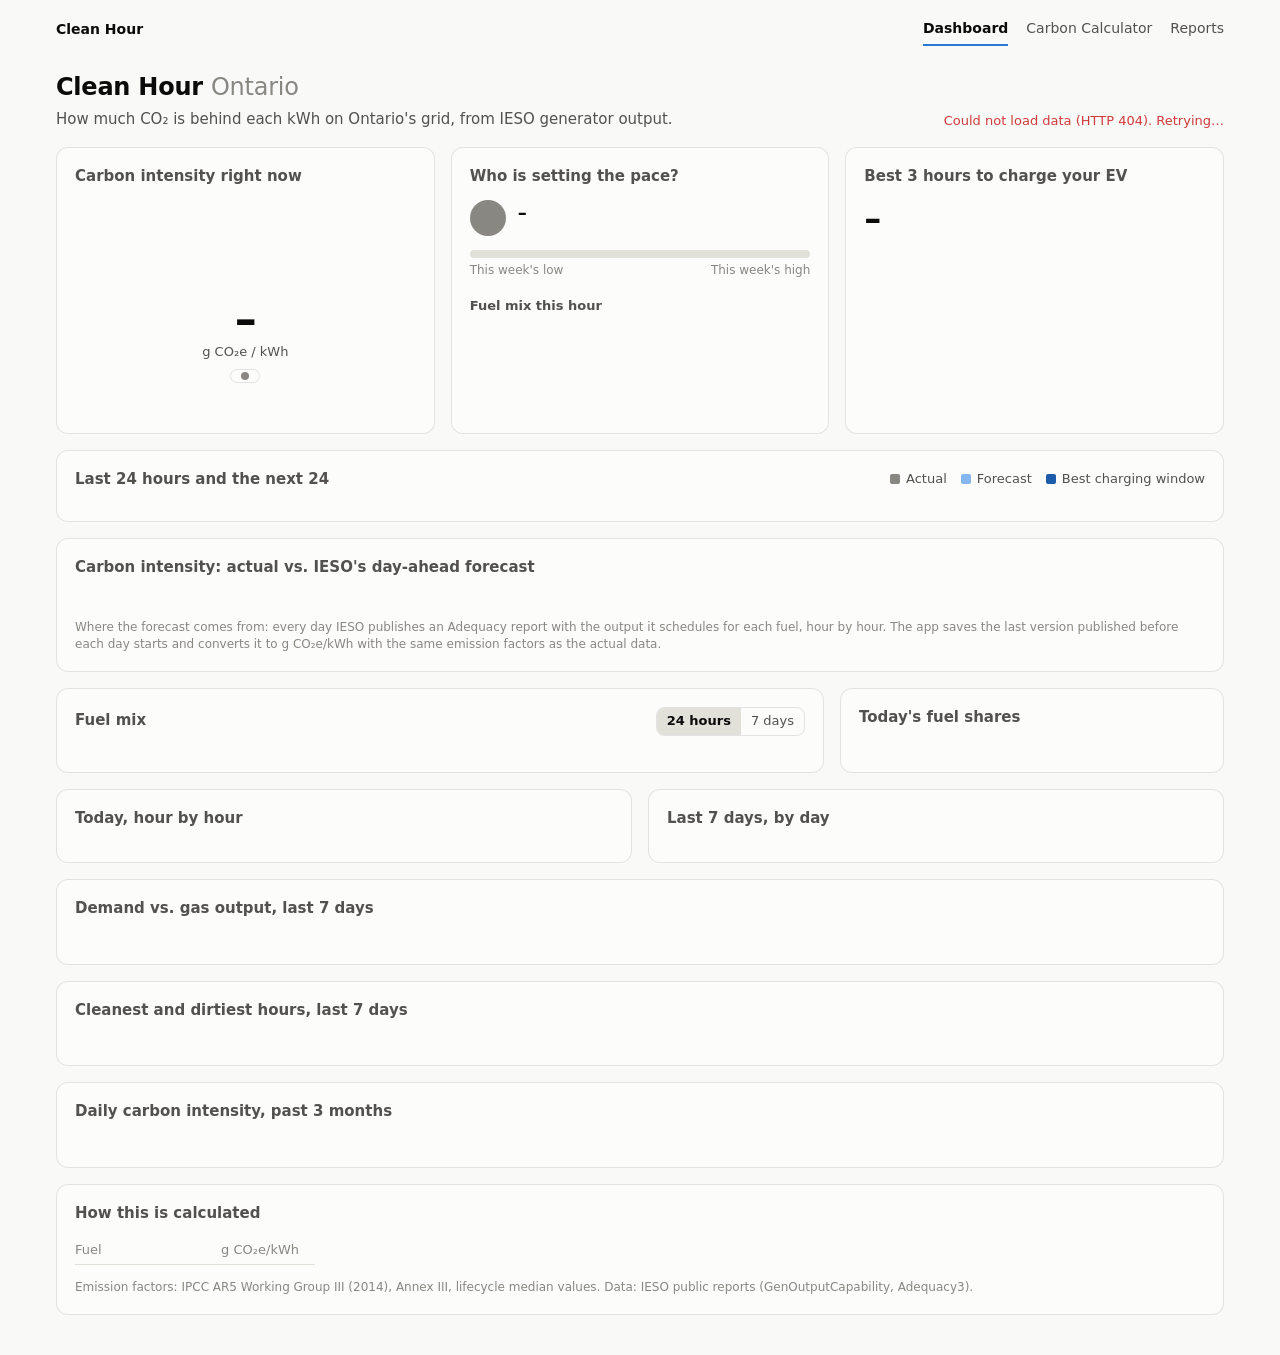
==== src/main/resources/static/index.html @ 9dab8dce "Initial commit" ====
<!doctype html>
<html lang="en">
<head>
<meta charset="utf-8">
<meta name="viewport" content="width=device-width, initial-scale=1">
<title>Clean Hour Ontario</title>
<meta name="description" content="Live carbon intensity of Ontario's electricity grid, built from IESO generator output.">
<link rel="stylesheet" href="app.css">
<link rel="stylesheet" href="pages.css">
</head>
<body>
<nav class="nav" aria-label="Main">
  <a class="brand" href="./">Clean Hour</a>
  <a href="./" aria-current="page">Dashboard</a>
  <a href="calculator.html">Carbon Calculator</a>
  <a href="reports.html">Reports</a>
</nav>
<header class="top">
  <div>
    <h1>Clean Hour <span class="muted">Ontario</span></h1>
    <p class="sub">How much CO₂ is behind each kWh on Ontario's grid, from IESO generator output.</p>
  </div>
  <div class="updated" id="updated">Loading IESO data…</div>
</header>

<main id="app" aria-busy="true">
  <section class="grid-top">
    <article class="card" id="gauge-card">
      <h2>Carbon intensity right now</h2>
      <div class="gauge-wrap">
        <svg id="gauge" viewBox="0 0 240 150" role="img" aria-label="Carbon intensity gauge"></svg>
        <div class="gauge-readout">
          <div class="hero" id="now-value">–</div>
          <div class="unit">g CO₂e / kWh</div>
          <div class="chip" id="now-band"></div>
        </div>
      </div>
      <dl class="stats" id="now-stats"></dl>
      <p class="hourlabel" id="now-hour"></p>
    </article>

    <article class="card" id="gas-card">
      <h2>Who is setting the pace?</h2>
      <div class="pace" id="pace">
        <div class="pace-icon" id="pace-icon" aria-hidden="true"></div>
        <div>
          <div class="pace-head" id="pace-head">–</div>
          <p class="pace-detail" id="pace-detail"></p>
        </div>
      </div>
      <div class="meter" aria-hidden="true">
        <div class="meter-track"><div class="meter-fill" id="pace-fill"></div></div>
        <div class="meter-scale"><span>This week's low</span><span>This week's high</span></div>
      </div>
      <h3>Fuel mix this hour</h3>
      <div class="mixbar" id="mixbar" role="img" aria-label="Fuel mix"></div>
      <ul class="legend" id="mixlegend"></ul>
    </article>

    <article class="card ev" id="ev-card">
      <h2>Best 3 hours to charge your EV</h2>
      <div class="ev-window" id="ev-window">–</div>
      <div class="ev-day" id="ev-day"></div>
      <div class="ev-compare" id="ev-compare"></div>
      <p class="basis" id="ev-basis"></p>
    </article>
  </section>

  <article class="card">
    <div class="card-head">
      <h2>Last 24 hours and the next 24</h2>
      <ul class="legend inline">
        <li><span class="sw sw-actual"></span>Actual</li>
        <li><span class="sw sw-forecast"></span>Forecast</li>
        <li><span class="sw sw-best"></span>Best charging window</li>
      </ul>
    </div>
    <div class="chart" id="timeline"></div>
  </article>

  <article class="card">
    <div class="card-head">
      <h2>Carbon intensity: actual vs. IESO's day-ahead forecast</h2>
      <ul class="legend inline" id="fva-legend"></ul>
    </div>
    <div class="chart" id="fva-chart"></div>
    <div class="kpis" id="fva-kpis"></div>
    <p class="basis">Where the forecast comes from: every day IESO publishes an Adequacy report with the output it schedules for each fuel, hour by hour. The app saves the last version published before each day starts and converts it to g CO₂e/kWh with the same emission factors as the actual data.</p>
  </article>

  <section class="grid-2-1">
    <article class="card">
      <div class="card-head">
        <h2>Fuel mix</h2>
        <div class="seg" role="group" aria-label="Fuel mix range">
          <button type="button" data-range="24h" aria-pressed="true">24 hours</button>
          <button type="button" data-range="7d" aria-pressed="false">7 days</button>
        </div>
      </div>
      <div class="chart" id="mix-chart"></div>
      <ul class="legend" id="mix-area-legend"></ul>
    </article>
    <article class="card">
      <h2 id="donut-title">Today's fuel shares</h2>
      <div class="donut" id="donut"></div>
      <ul class="legend" id="donut-legend"></ul>
    </article>
  </section>

  <section class="grid-2">
    <article class="card">
      <h2>Today, hour by hour</h2>
      <div class="chart" id="today-chart"></div>
      <p class="basis" id="today-summary"></p>
    </article>
    <article class="card">
      <h2>Last 7 days, by day</h2>
      <div class="chart" id="week-chart"></div>
      <p class="basis" id="week-summary"></p>
    </article>
  </section>

  <article class="card">
    <div class="card-head">
      <h2>Demand vs. gas output, last 7 days</h2>
      <ul class="legend inline" id="dg-legend"></ul>
    </div>
    <div class="chart" id="dg-chart"></div>
    <p class="basis" id="dg-summary"></p>
  </article>

  <article class="card">
    <div class="card-head">
      <h2>Cleanest and dirtiest hours, last 7 days</h2>
      <div class="ramp-legend" id="ramp-legend"></div>
    </div>
    <div class="heatmap-scroll"><div class="heatmap" id="heatmap" role="grid" aria-label="Hourly carbon intensity heatmap"></div></div>
    <p class="basis" id="heat-summary"></p>
  </article>

  <article class="card">
    <div class="card-head">
      <h2>Daily carbon intensity, past 3 months</h2>
      <div class="ramp-legend" id="cal-legend"></div>
    </div>
    <div class="calendar-scroll"><div class="calendar" id="calendar"></div></div>
    <p class="basis" id="cal-summary"></p>
  </article>

  <article class="card notes">
    <h2>How this is calculated</h2>
    <table class="factors" id="factors"><thead><tr><th>Fuel</th><th>g CO₂e/kWh</th></tr></thead><tbody></tbody></table>
    <ul id="notes"></ul>
    <p class="basis">Emission factors: IPCC AR5 Working Group III (2014), Annex III, lifecycle median values. Data: IESO public reports (GenOutputCapability, Adequacy3).</p>
  </article>
</main>

<div class="tooltip" id="tooltip" role="status" hidden></div>
<script src="charts.js"></script>
<script src="dashboard-extra.js"></script>
<script src="app.js"></script>
</body>
</html>
---- src/main/resources/static/app.css ----
:root {
  color-scheme: light;
  --page: #f9f9f7;
  --surface: #fcfcfb;
  --ink: #0b0b0b;
  --ink-2: #52514e;
  --muted: #898781;
  --grid: #e1e0d9;
  --axis: #c3c2b7;
  --border: rgba(11, 11, 11, 0.10);
  --good: #0ca30c;
  --warning: #fab219;
  --serious: #ec835a;
  --critical: #d03b3b;
  --good-text: #006300;
  --f-nuclear: #2a78d6;
  --f-gas: #eb6834;
  --f-hydro: #1baf7a;
  --f-wind: #eda100;
  --f-solar: #e87ba4;
  --f-biofuel: #008300;
  --f-other: #c3c2b7;
  --actual: #898781;
  --forecast: #86b6ef;
  --best: #1c5cab;
}
@media (prefers-color-scheme: dark) {
  :root:not([data-theme="light"]) {
    color-scheme: dark;
    --page: #0d0d0d;
    --surface: #1a1a19;
    --ink: #f0efec;
    --ink-2: #c3c2b7;
    --muted: #898781;
    --grid: #2c2c2a;
    --axis: #383835;
    --border: rgba(255, 255, 255, 0.10);
    --good-text: #0ca30c;
    --f-nuclear: #3987e5;
    --f-gas: #d95926;
    --f-hydro: #199e70;
    --f-wind: #c98500;
    --f-solar: #d55181;
    --f-biofuel: #008300;
    --f-other: #52514e;
    --actual: #898781;
    --forecast: #256abf;
    --best: #86b6ef;
  }
}
:root[data-theme="dark"] {
  color-scheme: dark;
  --page: #0d0d0d; --surface: #1a1a19; --ink: #f0efec; --ink-2: #c3c2b7; --muted: #898781;
  --grid: #2c2c2a; --axis: #383835; --border: rgba(255, 255, 255, 0.10); --good-text: #0ca30c;
  --f-nuclear: #3987e5; --f-gas: #d95926; --f-hydro: #199e70; --f-wind: #c98500; --f-solar: #d55181;
  --f-biofuel: #008300; --f-other: #52514e; --actual: #898781; --forecast: #256abf; --best: #86b6ef;
}

* { box-sizing: border-box; }
html, body { margin: 0; }
body {
  background: var(--page);
  color: var(--ink);
  font: 15px/1.45 system-ui, -apple-system, "Segoe UI", sans-serif;
}
h1, h2, h3 { margin: 0; font-weight: 600; }
h1 { font-size: 24px; letter-spacing: -0.01em; }
h2 { font-size: 15px; color: var(--ink-2); margin-bottom: 12px; }
h3 { font-size: 13px; color: var(--ink-2); margin: 18px 0 8px; }
.muted { color: var(--muted); font-weight: 500; }
.sub { margin: 4px 0 0; color: var(--ink-2); }

.top {
  max-width: 1200px; margin: 0 auto; padding: 24px 16px 8px;
  display: flex; gap: 16px; align-items: flex-end; justify-content: space-between; flex-wrap: wrap;
}
.updated { color: var(--muted); font-size: 13px; }
main { max-width: 1200px; margin: 0 auto; padding: 8px 16px 40px; display: grid; gap: 16px; }
.grid-top { display: grid; gap: 16px; grid-template-columns: repeat(auto-fit, minmax(300px, 1fr)); }

.card {
  background: var(--surface);
  border: 1px solid var(--border);
  border-radius: 12px;
  padding: 18px;
  min-width: 0;
}
.card-head { display: flex; justify-content: space-between; align-items: baseline; gap: 12px; flex-wrap: wrap; }

/* Gauge */
.gauge-wrap { position: relative; max-width: 300px; margin: 0 auto; }
#gauge { width: 100%; display: block; }
.gauge-readout { position: absolute; left: 0; right: 0; bottom: 0; text-align: center; }
.hero { font-size: 44px; font-weight: 650; line-height: 1; letter-spacing: -0.02em; }
.unit { color: var(--ink-2); font-size: 13px; margin-top: 2px; }
.chip {
  display: inline-flex; align-items: center; gap: 6px; margin-top: 8px;
  font-size: 13px; font-weight: 600; padding: 2px 10px; border-radius: 999px;
  border: 1px solid var(--border); color: var(--ink);
}
.chip::before { content: ""; width: 8px; height: 8px; border-radius: 50%; background: var(--chip, var(--muted)); }
.stats { display: grid; grid-template-columns: repeat(3, 1fr); gap: 8px; margin: 18px 0 0; text-align: center; }
.stats div { border-top: 1px solid var(--grid); padding-top: 8px; }
.stats dt { color: var(--muted); font-size: 12px; }
.stats dd { margin: 0; font-weight: 600; font-variant-numeric: tabular-nums; }
.hourlabel { color: var(--muted); font-size: 12px; text-align: center; margin: 10px 0 0; }

/* Gas pace */
.pace { display: flex; gap: 12px; align-items: flex-start; }
.pace-icon {
  flex: none; width: 36px; height: 36px; border-radius: 50%;
  display: grid; place-items: center; font-weight: 700; font-size: 18px; color: #fff;
  background: var(--muted);
}
.pace[data-level="setting"] .pace-icon { background: var(--critical); }
.pace[data-level="supporting"] .pace-icon { background: var(--warning); color: #0b0b0b; }
.pace[data-level="clean"] .pace-icon { background: var(--good); }
.pace-head { font-size: 18px; font-weight: 650; }
.pace-detail { margin: 4px 0 0; color: var(--ink-2); font-size: 14px; }
.meter { margin-top: 14px; }
.meter-track { height: 8px; border-radius: 4px; background: var(--grid); overflow: hidden; }
.meter-fill { height: 100%; width: 0; border-radius: 4px; background: var(--f-gas); transition: width .4s; }
.meter-scale { display: flex; justify-content: space-between; color: var(--muted); font-size: 12px; margin-top: 4px; }

.mixbar { display: flex; gap: 2px; height: 16px; }
.mixbar span { display: block; height: 100%; min-width: 2px; }
.mixbar span:first-child { border-radius: 4px 0 0 4px; }
.mixbar span:last-child { border-radius: 0 4px 4px 0; }
.legend { list-style: none; padding: 0; margin: 10px 0 0; display: flex; flex-wrap: wrap; gap: 6px 14px; font-size: 13px; color: var(--ink-2); }
.legend.inline { margin: 0 0 8px; }
.legend li { display: inline-flex; align-items: center; gap: 6px; }
.legend b { color: var(--ink); font-weight: 600; font-variant-numeric: tabular-nums; }
.sw { width: 10px; height: 10px; border-radius: 2px; display: inline-block; }
.sw-actual { background: var(--actual); }
.sw-forecast { background: var(--forecast); }
.sw-best { background: var(--best); }

/* EV window */
.ev-window { font-size: 34px; font-weight: 650; letter-spacing: -0.02em; line-height: 1.1; }
.ev-day { color: var(--ink-2); margin-top: 4px; }
.ev-compare { margin-top: 18px; display: grid; gap: 10px; }
.ev-row { display: grid; grid-template-columns: 92px 1fr auto; gap: 10px; align-items: center; font-size: 13px; color: var(--ink-2); }
.ev-row .bar { height: 10px; border-radius: 0 4px 4px 0; background: var(--actual); }
.ev-row .bar.best { background: var(--best); }
.ev-row b { color: var(--ink); font-variant-numeric: tabular-nums; }
.ev-save { font-size: 14px; color: var(--ink); margin-top: 4px; }
.ev-save strong { color: var(--good-text); }
.basis { color: var(--muted); font-size: 12px; margin: 14px 0 0; }

/* Timeline chart */
.chart { position: relative; width: 100%; }
.chart svg { display: block; width: 100%; height: 240px; overflow: visible; }
.chart text { fill: var(--muted); font-size: 11px; font-variant-numeric: tabular-nums; }
.chart .gridline { stroke: var(--grid); stroke-width: 1; }
.chart .baseline { stroke: var(--axis); stroke-width: 1; }
.chart .nowline { stroke: var(--ink-2); stroke-width: 1; stroke-dasharray: 3 3; }
.chart .nowlabel { fill: var(--ink-2); }
.chart .bestlabel { fill: var(--ink); font-weight: 600; }
.chart .hit { fill: transparent; cursor: crosshair; }
.chart .hit:hover + .bar, .chart .bar.hover { opacity: .75; }

/* Heatmap */
.heatmap-scroll { overflow-x: auto; }
.heatmap { display: grid; grid-template-columns: 74px repeat(24, minmax(18px, 1fr)); gap: 2px; min-width: 560px; font-size: 11px; }
.heatmap .rowlabel { color: var(--ink-2); font-size: 12px; align-self: center; white-space: nowrap; }
.heatmap .collabel { color: var(--muted); text-align: center; font-variant-numeric: tabular-nums; }
.heatmap .cell { height: 26px; border-radius: 3px; position: relative; }
.heatmap .cell.empty { background: transparent; outline: 1px dashed var(--grid); outline-offset: -1px; }
.heatmap .cell.min::after, .heatmap .cell.max::after {
  position: absolute; inset: 0; display: grid; place-items: center; font-size: 10px; font-weight: 700;
}
.heatmap .cell.min::after { content: "▼"; color: #0b0b0b; }
.heatmap .cell.max::after { content: "▲"; color: #fff; }
.heatmap .cell:hover { outline: 2px solid var(--ink); outline-offset: -1px; }
.ramp-legend { display: flex; align-items: center; gap: 8px; font-size: 12px; color: var(--muted); }
.ramp-legend .ramp { width: 140px; height: 8px; border-radius: 4px; }

/* Notes */
.notes ul { margin: 12px 0 0; padding-left: 18px; color: var(--ink-2); font-size: 13px; }
.factors { border-collapse: collapse; font-size: 13px; min-width: 240px; }
.factors th, .factors td { text-align: left; padding: 4px 16px 4px 0; border-bottom: 1px solid var(--grid); }
.factors th { color: var(--muted); font-weight: 500; }
.factors td:last-child, .factors th:last-child { text-align: right; font-variant-numeric: tabular-nums; }

.tooltip {
  position: fixed; z-index: 10; pointer-events: none;
  background: var(--surface); color: var(--ink);
  border: 1px solid var(--border); border-radius: 8px; padding: 8px 10px;
  font-size: 12px; box-shadow: 0 4px 14px rgba(0,0,0,.12); max-width: 240px;
}
.tooltip .tt-v { font-size: 16px; font-weight: 650; }
.tooltip .tt-s { color: var(--ink-2); }
.error { color: var(--critical); }

@media (max-width: 520px) {
  .hero { font-size: 38px; }
  .ev-window { font-size: 28px; }
  .chart svg { height: 200px; }
}
---- src/main/resources/static/pages.css ----
/* Round 2: navigation, extra charts, forms, tables, calculator and reports. Uses the tokens in app.css. */
.nav {
  max-width: 1200px; margin: 0 auto; padding: 12px 16px 0;
  display: flex; gap: 4px 18px; align-items: center; flex-wrap: wrap; font-size: 14px;
}
.nav a { color: var(--ink-2); text-decoration: none; padding: 6px 0; border-bottom: 2px solid transparent; }
.nav a:hover { color: var(--ink); }
.nav a[aria-current="page"] { color: var(--ink); border-bottom-color: var(--f-nuclear); font-weight: 600; }
.nav .brand { color: var(--ink); font-weight: 700; margin-right: auto; border: 0; }
main a { color: var(--f-nuclear); }

.grid-2 { display: grid; gap: 16px; grid-template-columns: repeat(auto-fit, minmax(340px, 1fr)); }
.grid-2-1 { display: grid; gap: 16px; grid-template-columns: 2fr 1fr; }
@media (max-width: 860px) { .grid-2-1 { grid-template-columns: 1fr; } }
@media (max-width: 400px) { .grid-2 { grid-template-columns: 1fr; } }

.kpis { display: grid; grid-template-columns: repeat(auto-fit, minmax(140px, 1fr)); gap: 8px; margin: 14px 0 0; }
.kpis div { border-top: 1px solid var(--grid); padding-top: 8px; }
.kpis dt { color: var(--muted); font-size: 12px; }
.kpis dd { margin: 0; font-weight: 600; font-variant-numeric: tabular-nums; }

.seg { display: inline-flex; border: 1px solid var(--border); border-radius: 8px; overflow: hidden; }
.seg button { font: inherit; font-size: 13px; padding: 4px 10px; border: 0; background: transparent; color: var(--ink-2); cursor: pointer; }
.seg button[aria-pressed="true"] { background: var(--grid); color: var(--ink); font-weight: 600; }

.sw-dash { width: 16px; height: 0; border-top: 2px dashed; border-radius: 0; background: none !important; }
.legend-note { color: var(--muted); }
.empty-note { color: var(--muted); font-size: 13px; padding: 24px 0; text-align: center; }
.chart .vlabel { fill: var(--ink-2); font-size: 11px; }
.chart .xhair line { stroke: var(--ink-2); stroke-width: 1; }
.chart .bar.hover { opacity: .75; }
.tooltip .sw { width: 8px; height: 8px; }

.donut { max-width: 220px; margin: 0 auto; }
.donut svg { width: 100%; display: block; }
.donut .slice:hover { opacity: .8; }
.donut-v { fill: var(--ink); font-size: 26px; font-weight: 650; }
.donut-l { fill: var(--muted); font-size: 12px; }

.calendar-scroll { overflow-x: auto; }
.calendar svg { display: block; width: 100%; height: auto; min-width: 420px; }
.calendar .cal-l { fill: var(--muted); font-size: 9px; }
.calendar .cal-empty { fill: none; stroke: var(--grid); stroke-dasharray: 2 2; }
.calendar .cal:hover { stroke: var(--ink); stroke-width: 1.5; }

/* forms, buttons, tables */
.btn {
  display: inline-flex; align-items: center; gap: 6px; font: inherit; font-size: 14px; font-weight: 600;
  padding: 8px 14px; border-radius: 8px; border: 1px solid var(--border); background: var(--surface);
  color: var(--ink); cursor: pointer; text-decoration: none;
}
.btn:hover { background: var(--grid); }
.btn.primary { background: var(--best); border-color: var(--best); color: #fff; }
:root[data-theme="dark"] .btn.primary { color: #0b0b0b; }
@media (prefers-color-scheme: dark) { :root:not([data-theme="light"]) .btn.primary { color: #0b0b0b; } }
.btn.primary:hover { filter: brightness(1.08); }
.btn:disabled { opacity: .5; cursor: progress; }
.btn.small { font-size: 13px; padding: 4px 10px; }
input[type="number"], input[type="text"], input[type="date"], select {
  font: inherit; font-size: 14px; color: var(--ink); background: var(--page);
  border: 1px solid var(--border); border-radius: 8px; padding: 6px 8px; min-width: 0;
}
input:focus-visible, select:focus-visible, button:focus-visible, a:focus-visible { outline: 2px solid var(--f-nuclear); outline-offset: 1px; }
label.field { display: grid; gap: 4px; font-size: 12px; color: var(--muted); }
.filters { display: flex; flex-wrap: wrap; gap: 12px 16px; align-items: end; margin-bottom: 12px; }
.checks { display: flex; flex-wrap: wrap; gap: 6px 12px; font-size: 13px; color: var(--ink-2); }
.checks label { display: inline-flex; align-items: center; gap: 5px; cursor: pointer; }

.table-wrap { overflow: auto; max-height: 560px; border: 1px solid var(--grid); border-radius: 8px; }
table.data { border-collapse: collapse; width: 100%; font-size: 13px; }
table.data th, table.data td { padding: 6px 10px; text-align: right; white-space: nowrap; border-bottom: 1px solid var(--grid); }
table.data th:first-child, table.data td:first-child { text-align: left; }
table.data th { color: var(--ink-2); font-weight: 600; background: var(--page); position: sticky; top: 0; cursor: pointer; user-select: none; }
table.data th[aria-sort="ascending"]::after { content: " ▲"; font-size: 10px; }
table.data th[aria-sort="descending"]::after { content: " ▼"; font-size: 10px; }
table.data td { font-variant-numeric: tabular-nums; }
table.data tbody tr:hover { background: var(--page); }
.pager { display: flex; gap: 10px; align-items: center; justify-content: space-between; margin-top: 10px; font-size: 13px; color: var(--ink-2); flex-wrap: wrap; }

.sources { display: grid; gap: 12px; grid-template-columns: repeat(auto-fit, minmax(260px, 1fr)); }
.source { border: 1px solid var(--grid); border-radius: 10px; padding: 12px 14px; }
.source h3 { margin: 0 0 4px; color: var(--ink); font-size: 14px; }
.source p { margin: 4px 0; font-size: 13px; color: var(--ink-2); }
.source .meta { color: var(--muted); font-size: 12px; }

pre.code {
  background: var(--page); border: 1px solid var(--grid); border-radius: 8px; padding: 10px 12px;
  font: 12px/1.5 ui-monospace, SFMono-Regular, Consolas, monospace; overflow-x: auto; margin: 6px 0 0; color: var(--ink);
}
code { font-family: ui-monospace, SFMono-Regular, Consolas, monospace; font-size: .92em; }
.endpoint { padding: 12px 0; border-top: 1px solid var(--grid); }
.endpoint:first-of-type { border-top: 0; }
.endpoint h3 { margin: 0; font-size: 14px; color: var(--ink); }
.endpoint p { margin: 4px 0; font-size: 13px; color: var(--ink-2); }
.method { display: inline-block; font-size: 11px; font-weight: 700; padding: 1px 6px; border-radius: 4px; background: var(--grid); color: var(--ink); margin-right: 6px; }

/* calculator */
.tasks { display: grid; gap: 12px; }
.task {
  display: grid; grid-template-columns: minmax(150px, 1.2fr) 100px 100px minmax(220px, 2fr) 28px; gap: 12px; align-items: center;
  border: 1px solid var(--grid); border-radius: 10px; padding: 12px 14px;
}
.task input[type="text"], .task input[type="number"] { width: 100%; }
.task .result { font-size: 13px; color: var(--ink-2); }
.task .result strong { color: var(--ink); font-size: 15px; }
.task .result .save { color: var(--good-text); font-weight: 600; }
.task .remove { border: 0; background: none; color: var(--muted); cursor: pointer; font-size: 20px; line-height: 1; }
.task .remove:hover { color: var(--ink); }
.task-head { display: grid; grid-template-columns: minmax(150px, 1.2fr) 100px 100px minmax(220px, 2fr) 28px; gap: 12px; padding: 0 15px; font-size: 12px; color: var(--muted); }
@media (max-width: 760px) {
  .task { grid-template-columns: 1fr 1fr; }
  .task .name-cell, .task .result { grid-column: 1 / -1; }
  .task .remove { position: absolute; right: 8px; top: 8px; }
  .task { position: relative; }
  .task-head { display: none; }
}
.total-save { display: grid; grid-template-columns: repeat(auto-fit, minmax(170px, 1fr)); gap: 12px; }
.total-save .hero { font-size: 36px; }
.total-save .k { color: var(--muted); font-size: 12px; }

/* monthly report */
.report-head { display: flex; justify-content: space-between; gap: 12px; align-items: end; flex-wrap: wrap; }
.tiles { display: grid; gap: 12px; grid-template-columns: repeat(auto-fit, minmax(170px, 1fr)); }
.tile { border: 1px solid var(--grid); border-radius: 10px; padding: 12px 14px; }
.tile .k { color: var(--muted); font-size: 12px; }
.tile .v { font-size: 26px; font-weight: 650; letter-spacing: -0.01em; font-variant-numeric: tabular-nums; }
.tile .s { color: var(--ink-2); font-size: 12px; }
.prose p { color: var(--ink-2); margin: 6px 0; }
.prose strong { color: var(--ink); }
.month-list { display: flex; flex-wrap: wrap; gap: 8px; }
.pdf-capture .nav, .pdf-capture .no-print { display: none !important; }
@media print {
  .nav, .no-print { display: none !important; }
  .card { break-inside: avoid; }
}
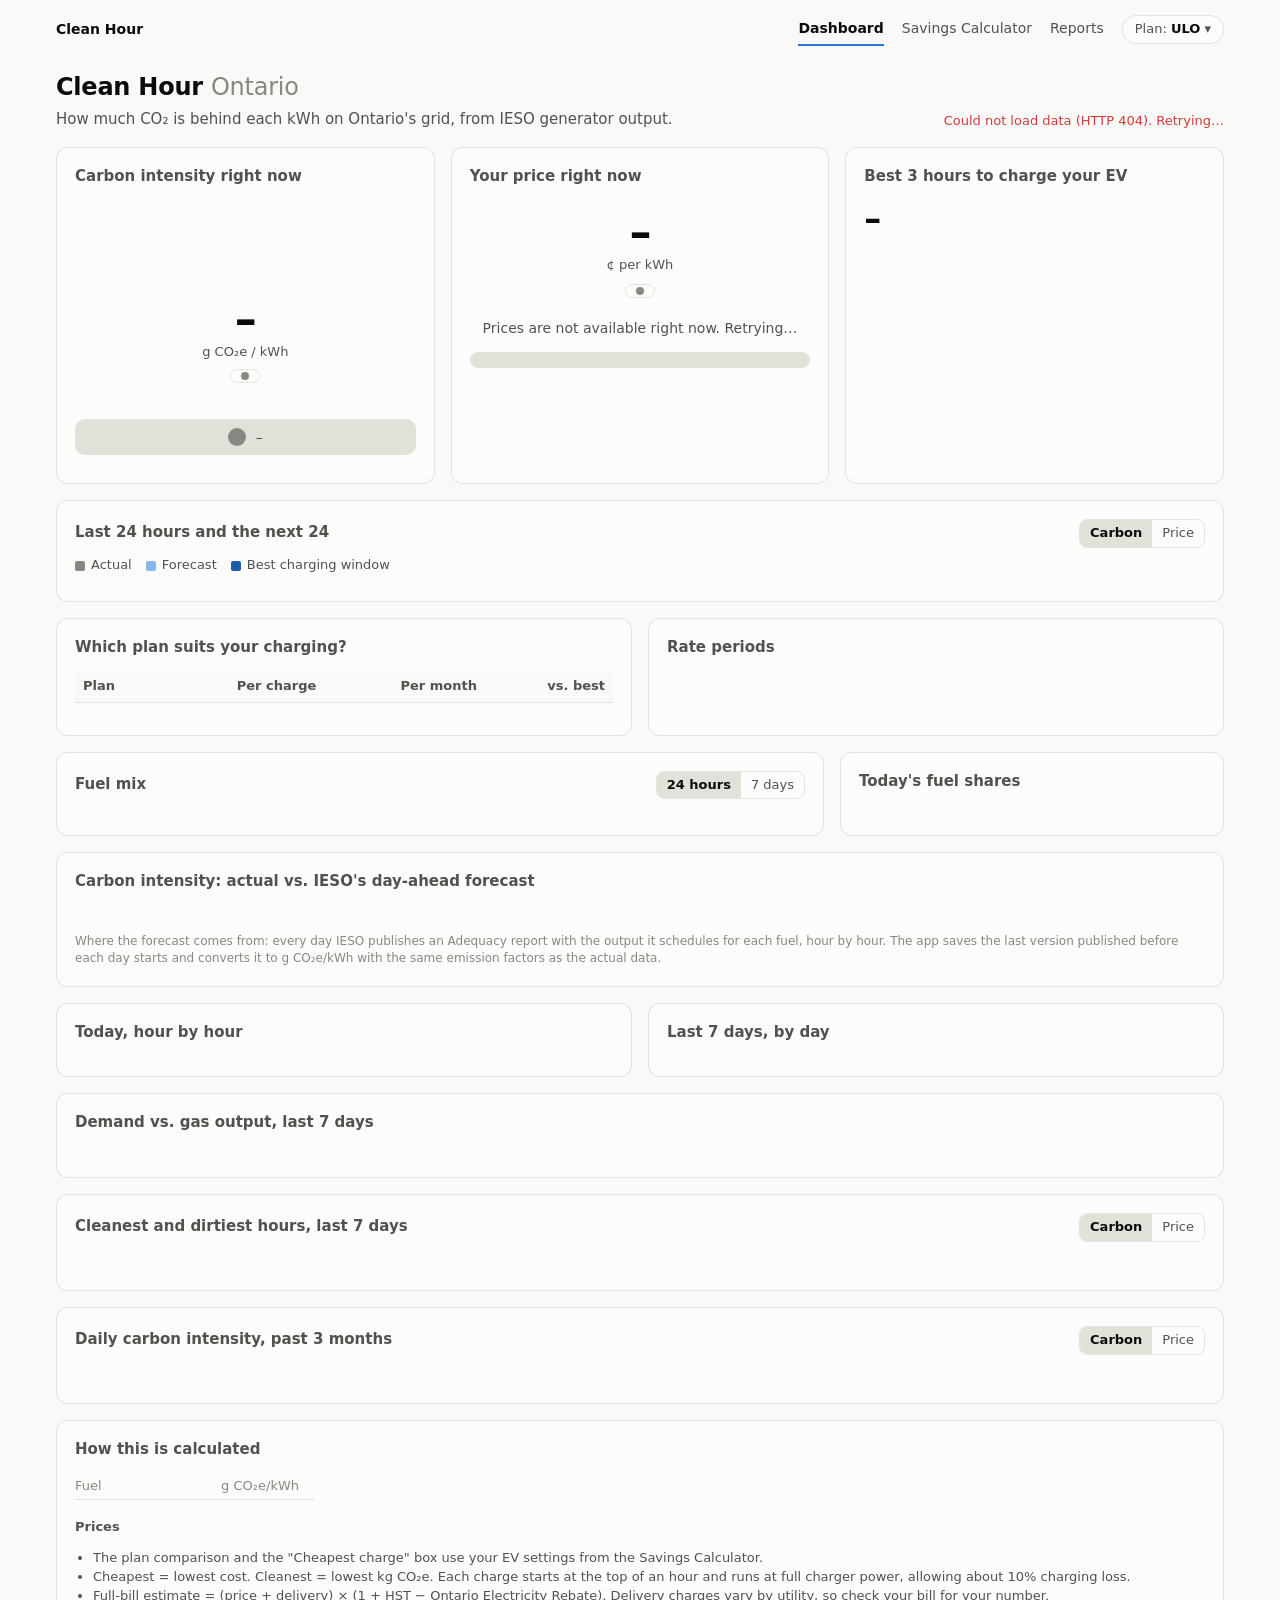
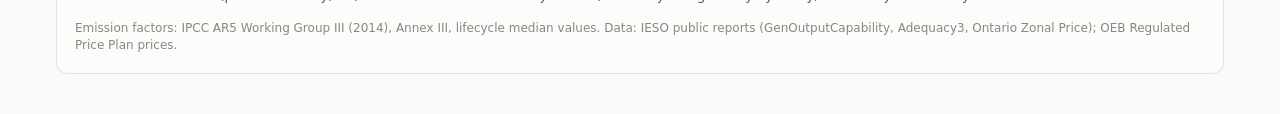
==== commit 75063bbe: "Add electricity pricing, savings calculator and merged dashboard - OEB plans (ULO, TOU, Tiered) and " ====
--- a/src/main/resources/static/index.html
+++ b/src/main/resources/static/index.html
@@ -12,7 +12,7 @@
 <nav class="nav" aria-label="Main">
   <a class="brand" href="./">Clean Hour</a>
   <a href="./" aria-current="page">Dashboard</a>
-  <a href="calculator.html">Carbon Calculator</a>
+  <a href="calculator.html">Savings Calculator</a>
   <a href="reports.html">Reports</a>
 </nav>
 <header class="top">
@@ -36,25 +36,20 @@
         </div>
       </div>
       <dl class="stats" id="now-stats"></dl>
+      <div class="gas-flag" id="gas-flag" tabindex="0"><span class="gas-dot" aria-hidden="true"></span><span id="gas-text">–</span></div>
       <p class="hourlabel" id="now-hour"></p>
     </article>
 
-    <article class="card" id="gas-card">
-      <h2>Who is setting the pace?</h2>
-      <div class="pace" id="pace">
-        <div class="pace-icon" id="pace-icon" aria-hidden="true"></div>
-        <div>
-          <div class="pace-head" id="pace-head">–</div>
-          <p class="pace-detail" id="pace-detail"></p>
-        </div>
+    <article class="card" id="price-card">
+      <h2>Your price right now</h2>
+      <div class="price-now">
+        <div class="hero" id="plan-price">–</div>
+        <div class="unit" id="plan-unit">¢ per kWh</div>
+        <div class="chip" id="plan-period"></div>
       </div>
-      <div class="meter" aria-hidden="true">
-        <div class="meter-track"><div class="meter-fill" id="pace-fill"></div></div>
-        <div class="meter-scale"><span>This week's low</span><span>This week's high</span></div>
-      </div>
-      <h3>Fuel mix this hour</h3>
-      <div class="mixbar" id="mixbar" role="img" aria-label="Fuel mix"></div>
-      <ul class="legend" id="mixlegend"></ul>
+      <p class="price-next" id="plan-next"></p>
+      <p class="grid-line" id="grid-line"></p>
+      <p class="basis" id="plan-title"></p>
     </article>
 
     <article class="card ev" id="ev-card">
@@ -62,31 +57,50 @@
       <div class="ev-window" id="ev-window">–</div>
       <div class="ev-day" id="ev-day"></div>
       <div class="ev-compare" id="ev-compare"></div>
+      <div class="ev-cost" id="ev-cost"></div>
       <p class="basis" id="ev-basis"></p>
     </article>
   </section>
 
-  <article class="card">
-    <div class="card-head">
-      <h2>Last 24 hours and the next 24</h2>
-      <ul class="legend inline">
+  <article class="card switchable" data-view="carbon">
+    <div class="card-head">
+      <h2><span data-pane="carbon">Last 24 hours and the next 24</span><span data-pane="price" id="strip-title" hidden>Next 24 hours: your price, the grid price and carbon</span></h2>
+      <div class="seg" role="group" aria-label="24-hour chart view">
+          <button type="button" data-view="carbon" aria-pressed="true">Carbon</button>
+          <button type="button" data-view="price" aria-pressed="false">Price</button>
+        </div>
+    </div>
+    <div data-pane="carbon">
+      <ul class="legend inline pane-legend">
         <li><span class="sw sw-actual"></span>Actual</li>
         <li><span class="sw sw-forecast"></span>Forecast</li>
         <li><span class="sw sw-best"></span>Best charging window</li>
       </ul>
-    </div>
-    <div class="chart" id="timeline"></div>
-  </article>
-
-  <article class="card">
-    <div class="card-head">
-      <h2>Carbon intensity: actual vs. IESO's day-ahead forecast</h2>
-      <ul class="legend inline" id="fva-legend"></ul>
-    </div>
-    <div class="chart" id="fva-chart"></div>
-    <div class="kpis" id="fva-kpis"></div>
-    <p class="basis">Where the forecast comes from: every day IESO publishes an Adequacy report with the output it schedules for each fuel, hour by hour. The app saves the last version published before each day starts and converts it to g CO₂e/kWh with the same emission factors as the actual data.</p>
-  </article>
+      <div class="chart" id="timeline"></div>
+    </div>
+    <div data-pane="price" hidden>
+      <ul class="legend inline pane-legend" id="strip-legend"></ul>
+      <div class="chart" id="strip"></div>
+      <p class="basis" id="strip-basis"></p>
+    </div>
+  </article>
+
+  <section class="grid-2">
+    <article class="card">
+      <h2>Which plan suits your charging?</h2>
+      <div class="plans-wrap"><table class="data plans" id="plan-table">
+        <thead><tr><th>Plan</th><th>Per charge</th><th>Per month</th><th>vs. best</th></tr></thead>
+        <tbody></tbody>
+      </table></div>
+      <p class="basis" id="plan-table-note"></p>
+    </article>
+    <article class="card">
+      <h2>Rate periods</h2>
+      <div id="periods"></div>
+      <p class="basis" id="rates-effective"></p>
+    </article>
+  </section>
+
 
   <section class="grid-2-1">
     <article class="card">
@@ -107,6 +121,16 @@
     </article>
   </section>
 
+  <article class="card">
+    <div class="card-head">
+      <h2>Carbon intensity: actual vs. IESO's day-ahead forecast</h2>
+      <ul class="legend inline" id="fva-legend"></ul>
+    </div>
+    <div class="chart" id="fva-chart"></div>
+    <div class="kpis" id="fva-kpis"></div>
+    <p class="basis">Where the forecast comes from: every day IESO publishes an Adequacy report with the output it schedules for each fuel, hour by hour. The app saves the last version published before each day starts and converts it to g CO₂e/kWh with the same emission factors as the actual data.</p>
+  </article>
+
   <section class="grid-2">
     <article class="card">
       <h2>Today, hour by hour</h2>
@@ -129,29 +153,58 @@
     <p class="basis" id="dg-summary"></p>
   </article>
 
-  <article class="card">
-    <div class="card-head">
-      <h2>Cleanest and dirtiest hours, last 7 days</h2>
-      <div class="ramp-legend" id="ramp-legend"></div>
-    </div>
-    <div class="heatmap-scroll"><div class="heatmap" id="heatmap" role="grid" aria-label="Hourly carbon intensity heatmap"></div></div>
-    <p class="basis" id="heat-summary"></p>
-  </article>
-
-  <article class="card">
-    <div class="card-head">
-      <h2>Daily carbon intensity, past 3 months</h2>
-      <div class="ramp-legend" id="cal-legend"></div>
-    </div>
-    <div class="calendar-scroll"><div class="calendar" id="calendar"></div></div>
-    <p class="basis" id="cal-summary"></p>
+  <article class="card switchable" data-view="carbon">
+    <div class="card-head">
+      <h2><span data-pane="carbon">Cleanest and dirtiest hours, last 7 days</span><span data-pane="price" hidden>Cheapest and dearest hours, last 7 days</span></h2>
+      <div class="seg" role="group" aria-label="Heatmap view">
+          <button type="button" data-view="carbon" aria-pressed="true">Carbon</button>
+          <button type="button" data-view="price" aria-pressed="false">Price</button>
+        </div>
+    </div>
+    <div data-pane="carbon">
+      <div class="ramp-legend pane-legend" id="ramp-legend"></div>
+      <div class="heatmap-scroll"><div class="heatmap" id="heatmap" role="grid" aria-label="Hourly carbon intensity heatmap"></div></div>
+      <p class="basis" id="heat-summary"></p>
+    </div>
+    <div data-pane="price" hidden>
+      <div class="ramp-legend pane-legend" id="price-heat-legend"></div>
+      <div class="heatmap-scroll"><div class="heatmap" id="price-heatmap" role="grid" aria-label="Hourly grid price heatmap"></div></div>
+      <p class="basis" id="price-heat-summary"></p>
+    </div>
+  </article>
+
+  <article class="card switchable" data-view="carbon">
+    <div class="card-head">
+      <h2><span data-pane="carbon">Daily carbon intensity, past 3 months</span><span data-pane="price" hidden>Daily average grid price, past 3 months</span></h2>
+      <div class="seg" role="group" aria-label="Calendar view">
+          <button type="button" data-view="carbon" aria-pressed="true">Carbon</button>
+          <button type="button" data-view="price" aria-pressed="false">Price</button>
+        </div>
+    </div>
+    <div data-pane="carbon">
+      <div class="ramp-legend pane-legend" id="cal-legend"></div>
+      <div class="calendar-scroll"><div class="calendar" id="calendar"></div></div>
+      <p class="basis" id="cal-summary"></p>
+    </div>
+    <div data-pane="price" hidden>
+      <div class="ramp-legend pane-legend" id="price-cal-legend"></div>
+      <div class="calendar-scroll"><div class="calendar" id="price-calendar"></div></div>
+      <p class="basis" id="price-cal-summary"></p>
+    </div>
   </article>
 
   <article class="card notes">
     <h2>How this is calculated</h2>
     <table class="factors" id="factors"><thead><tr><th>Fuel</th><th>g CO₂e/kWh</th></tr></thead><tbody></tbody></table>
     <ul id="notes"></ul>
-    <p class="basis">Emission factors: IPCC AR5 Working Group III (2014), Annex III, lifecycle median values. Data: IESO public reports (GenOutputCapability, Adequacy3).</p>
+    <h3>Prices</h3>
+    <ul id="price-notes"></ul>
+    <ul>
+      <li>The plan comparison and the "Cheapest charge" box use your EV settings from the Savings Calculator.</li>
+      <li>Cheapest = lowest cost. Cleanest = lowest kg CO₂e. Each charge starts at the top of an hour and runs at full charger power, allowing about 10% charging loss.</li>
+      <li>Full-bill estimate = (price + delivery) × (1 + HST − Ontario Electricity Rebate). Delivery charges vary by utility, so check your bill for your number.</li>
+    </ul>
+    <p class="basis">Emission factors: IPCC AR5 Working Group III (2014), Annex III, lifecycle median values. Data: IESO public reports (GenOutputCapability, Adequacy3, Ontario Zonal Price); OEB Regulated Price Plan prices.</p>
   </article>
 </main>
 
@@ -159,5 +212,7 @@
 <script src="charts.js"></script>
 <script src="dashboard-extra.js"></script>
 <script src="app.js"></script>
+<script src="pricing-common.js"></script>
+<script src="dashboard-pricing.js"></script>
 </body>
 </html>
--- a/src/main/resources/static/app.css
+++ b/src/main/resources/static/app.css
@@ -105,27 +105,18 @@
 .stats dd { margin: 0; font-weight: 600; font-variant-numeric: tabular-nums; }
 .hourlabel { color: var(--muted); font-size: 12px; text-align: center; margin: 10px 0 0; }
 
-/* Gas pace */
-.pace { display: flex; gap: 12px; align-items: flex-start; }
-.pace-icon {
-  flex: none; width: 36px; height: 36px; border-radius: 50%;
-  display: grid; place-items: center; font-weight: 700; font-size: 18px; color: #fff;
-  background: var(--muted);
+/* Gas level: one line in the carbon card, with a big coloured dot */
+.gas-flag {
+  display: flex; align-items: center; justify-content: center; gap: 10px;
+  margin: 14px 0 0; padding: 8px 10px; border-radius: 10px; background: var(--grid);
+  font-size: 14px; color: var(--ink-2); cursor: default;
 }
-.pace[data-level="setting"] .pace-icon { background: var(--critical); }
-.pace[data-level="supporting"] .pace-icon { background: var(--warning); color: #0b0b0b; }
-.pace[data-level="clean"] .pace-icon { background: var(--good); }
-.pace-head { font-size: 18px; font-weight: 650; }
-.pace-detail { margin: 4px 0 0; color: var(--ink-2); font-size: 14px; }
-.meter { margin-top: 14px; }
-.meter-track { height: 8px; border-radius: 4px; background: var(--grid); overflow: hidden; }
-.meter-fill { height: 100%; width: 0; border-radius: 4px; background: var(--f-gas); transition: width .4s; }
-.meter-scale { display: flex; justify-content: space-between; color: var(--muted); font-size: 12px; margin-top: 4px; }
+.gas-flag b { color: var(--ink); font-weight: 650; }
+.gas-dot { flex: none; width: 18px; height: 18px; border-radius: 50%; background: var(--muted); }
+.gas-flag[data-level="low"] .gas-dot { background: var(--good); }
+.gas-flag[data-level="moderate"] .gas-dot { background: var(--warning); }
+.gas-flag[data-level="high"] .gas-dot { background: var(--critical); box-shadow: 0 0 0 4px color-mix(in srgb, var(--critical) 25%, transparent); }
 
-.mixbar { display: flex; gap: 2px; height: 16px; }
-.mixbar span { display: block; height: 100%; min-width: 2px; }
-.mixbar span:first-child { border-radius: 4px 0 0 4px; }
-.mixbar span:last-child { border-radius: 0 4px 4px 0; }
 .legend { list-style: none; padding: 0; margin: 10px 0 0; display: flex; flex-wrap: wrap; gap: 6px 14px; font-size: 13px; color: var(--ink-2); }
 .legend.inline { margin: 0 0 8px; }
 .legend li { display: inline-flex; align-items: center; gap: 6px; }
--- a/src/main/resources/static/pages.css
+++ b/src/main/resources/static/pages.css
@@ -133,3 +133,83 @@
   .nav, .no-print { display: none !important; }
   .card { break-inside: avoid; }
 }
+
+/* pricing */
+.price-now { text-align: center; padding: 10px 0 4px; }
+.price-now .chip { margin-top: 10px; }
+.price-next { color: var(--ink-2); font-size: 14px; text-align: center; margin: 12px 0 0; }
+.price-next strong { color: var(--ink); }
+.settings { display: grid; gap: 12px; margin-top: 8px; }
+.settings .field input { width: 120px; }
+label.check { display: flex; gap: 8px; align-items: flex-start; font-size: 14px; color: var(--ink-2); cursor: pointer; }
+label.check input { margin-top: 3px; }
+.planner-inputs { display: grid; gap: 12px; grid-template-columns: repeat(auto-fit, minmax(100px, 1fr)); margin: 10px 0 16px; }
+.planner-inputs input, .planner-inputs select { width: 100%; }
+.options { display: grid; gap: 12px; grid-template-columns: repeat(auto-fit, minmax(200px, 1fr)); }
+.option {
+  display: grid; gap: 3px; text-align: left; font: inherit; color: var(--ink); background: var(--surface);
+  border: 1px solid var(--grid); border-radius: 10px; padding: 12px 14px; cursor: pointer;
+}
+.option:hover { border-color: var(--axis); }
+.option.on { border-color: var(--best); box-shadow: inset 0 0 0 1px var(--best); }
+.option .o-label { color: var(--muted); font-size: 12px; font-weight: 600; text-transform: uppercase; letter-spacing: .04em; }
+.option .o-time { font-size: 20px; font-weight: 650; letter-spacing: -0.01em; }
+.option .o-day { color: var(--ink-2); font-size: 13px; }
+.option .o-cost { font-size: 26px; font-weight: 650; margin-top: 6px; font-variant-numeric: tabular-nums; }
+.option .o-sub { color: var(--ink-2); font-size: 13px; }
+.option .o-save { color: var(--good-text); font-size: 13px; font-weight: 600; }
+.option .o-save.neg { color: var(--critical); }
+table.plans td, table.plans th { cursor: default; white-space: normal; padding: 6px 8px; }
+.plans-wrap { overflow-x: auto; }
+table.plans tr.current td { font-weight: 600; }
+.period-block { border-top: 1px solid var(--grid); padding: 8px 0; }
+.period-block:first-child { border-top: 0; }
+.period-block h3 { margin: 0 0 4px; font-size: 14px; color: var(--ink); }
+.period-block ul { margin: 0; padding-left: 18px; color: var(--ink-2); font-size: 13px; }
+.period-block.current h3::after { content: " · your plan"; color: var(--best); font-weight: 600; }
+.ev-cost { font-size: 13px; color: var(--ink-2); margin-top: 6px; }
+.ev-cost strong { color: var(--ink); }
+.cost-line { display: block; font-size: 12px; color: var(--muted); margin-top: 2px; }
+
+/* nav plan selector */
+.plan-wrap { position: relative; order: 99; }
+.plan-btn {
+  font: inherit; font-size: 13px; color: var(--ink-2); background: var(--surface); cursor: pointer;
+  border: 1px solid var(--border); border-radius: 999px; padding: 4px 12px; white-space: nowrap;
+}
+.plan-btn:hover, .plan-btn[aria-expanded="true"] { color: var(--ink); background: var(--grid); }
+.plan-btn strong { color: var(--ink); }
+.plan-panel {
+  position: absolute; right: 0; top: calc(100% + 8px); z-index: 30; width: min(320px, calc(100vw - 32px));
+  background: var(--surface); border: 1px solid var(--border); border-radius: 12px; padding: 14px;
+  box-shadow: 0 8px 28px rgba(0, 0, 0, .18); display: grid; gap: 10px;
+}
+.plan-panel[hidden] { display: none; }
+.plan-panel .pp-row { display: flex; justify-content: space-between; align-items: center; gap: 8px; }
+.plan-panel .pp-k { font-size: 12px; color: var(--muted); }
+.plan-panel .pp-name { margin: 0; font-size: 13px; color: var(--ink-2); }
+.plan-panel .pp-basis { margin: 0; font-size: 12px; color: var(--muted); }
+.plan-panel .field input { width: 110px; }
+
+/* Savings Calculator layout: main column + sticky side charts */
+.calc-layout { display: grid; gap: 16px; grid-template-columns: minmax(0, 1fr) minmax(320px, 400px); align-items: start; }
+.calc-main { display: grid; gap: 16px; min-width: 0; }
+.calc-side { display: grid; gap: 16px; position: sticky; top: 12px; min-width: 0; }
+.calc-side .card h2 { font-size: 15px; }
+.calc-side .chart svg { height: 200px; }
+@media (max-width: 980px) {
+  .calc-layout { grid-template-columns: 1fr; }
+  .calc-side { position: static; }
+}
+.toggle { font: inherit; font-size: 12px; color: var(--ink-2); background: transparent; border: 1px solid var(--border);
+  border-radius: 999px; padding: 2px 10px; cursor: pointer; }
+.toggle[aria-pressed="true"] { background: var(--grid); color: var(--ink); font-weight: 600; }
+.task.selected { border-color: var(--best); }
+
+/* Dashboard: grid price line in the price card, Carbon/Price switch cards */
+.grid-line { text-align: center; margin: 14px 0 0; padding: 8px 10px;
+  border-radius: 10px; background: var(--grid); font-size: 14px; color: var(--ink-2); cursor: default; }
+.grid-line strong { color: var(--ink); }
+.gl-dot { display: inline-block; width: 10px; height: 10px; border-radius: 50%; margin-right: 8px; vertical-align: 0; }
+.switchable .pane-legend { margin: 0 0 8px; }
+.switchable .ramp-legend.pane-legend { justify-content: flex-end; }
